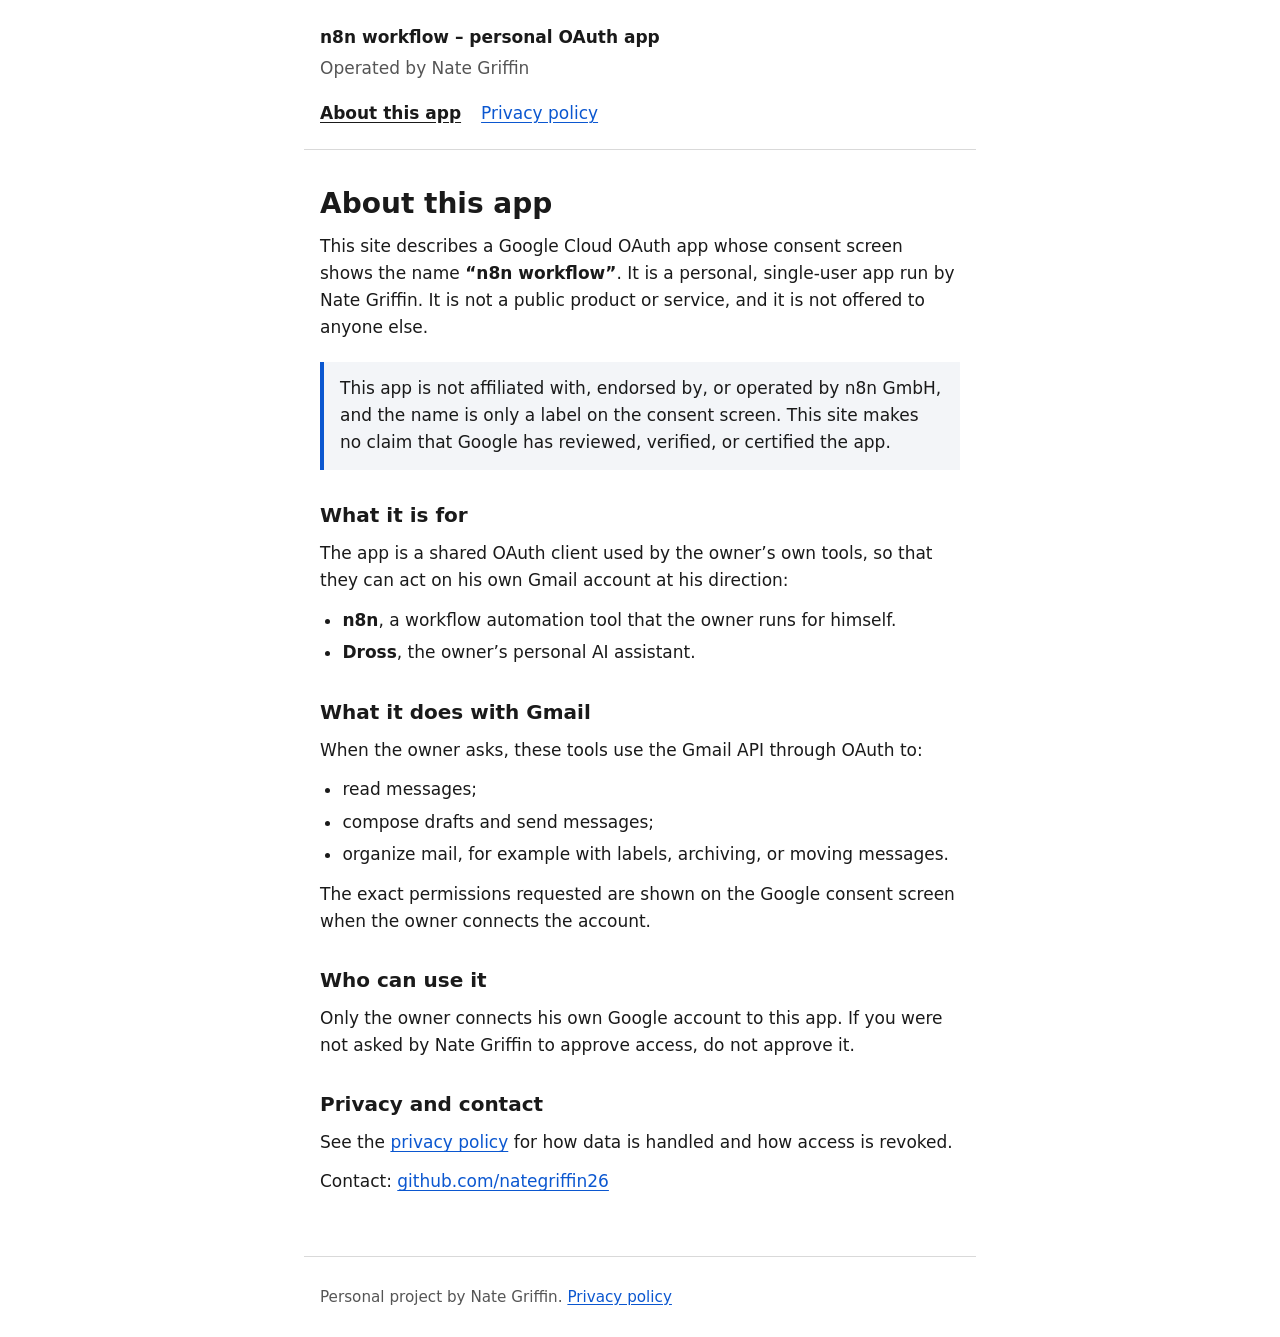
==== index.html @ 8a868272 "Add OAuth app info and privacy pages" ====
<!DOCTYPE html>
<html lang="en">
<head>
<meta charset="utf-8">
<meta name="viewport" content="width=device-width, initial-scale=1">
<title>n8n workflow (personal Google OAuth app) – Nate Griffin</title>
<meta name="description" content="Information about a single-user, personal Google OAuth app used by Nate Griffin to connect his own Gmail account to his own automation tools.">
<link rel="stylesheet" href="style.css">
</head>
<body>
<a class="skip" href="#main">Skip to content</a>
<header>
<strong>n8n workflow – personal OAuth app</strong>
<p>Operated by Nate Griffin</p>
<nav aria-label="Site">
<ul>
<li><a href="index.html" aria-current="page">About this app</a></li>
<li><a href="privacy.html">Privacy policy</a></li>
</ul>
</nav>
</header>
<main id="main">
<h1>About this app</h1>
<p>This site describes a Google Cloud OAuth app whose consent screen shows the name <strong>“n8n workflow”</strong>. It is a personal, single-user app run by Nate Griffin. It is not a public product or service, and it is not offered to anyone else.</p>

<div class="note">
<p>This app is not affiliated with, endorsed by, or operated by n8n GmbH, and the name is only a label on the consent screen. This site makes no claim that Google has reviewed, verified, or certified the app.</p>
</div>

<h2>What it is for</h2>
<p>The app is a shared OAuth client used by the owner’s own tools, so that they can act on his own Gmail account at his direction:</p>
<ul>
<li><strong>n8n</strong>, a workflow automation tool that the owner runs for himself.</li>
<li><strong>Dross</strong>, the owner’s personal AI assistant.</li>
</ul>

<h2>What it does with Gmail</h2>
<p>When the owner asks, these tools use the Gmail API through OAuth to:</p>
<ul>
<li>read messages;</li>
<li>compose drafts and send messages;</li>
<li>organize mail, for example with labels, archiving, or moving messages.</li>
</ul>
<p>The exact permissions requested are shown on the Google consent screen when the owner connects the account.</p>

<h2>Who can use it</h2>
<p>Only the owner connects his own Google account to this app. If you were not asked by Nate Griffin to approve access, do not approve it.</p>

<h2>Privacy and contact</h2>
<p>See the <a href="privacy.html">privacy policy</a> for how data is handled and how access is revoked.</p>
<p>Contact: <a href="https://github.com/nategriffin26" rel="noopener">github.com/nategriffin26</a></p>
</main>
<footer>
<p>Personal project by Nate Griffin. <a href="privacy.html">Privacy policy</a></p>
</footer>
</body>
</html>
---- style.css ----
:root{color-scheme:light dark;--bg:#fff;--fg:#1a1a1a;--muted:#555;--link:#0b57d0;--line:#d9d9d9;--note:#f3f5f8}
@media (prefers-color-scheme:dark){:root{--bg:#121212;--fg:#ececec;--muted:#b0b0b0;--link:#8ab4f8;--line:#3a3a3a;--note:#1d2026}}
*{box-sizing:border-box}
html{-webkit-text-size-adjust:100%}
body{margin:0;background:var(--bg);color:var(--fg);font:1.0625rem/1.6 system-ui,-apple-system,"Segoe UI",Roboto,sans-serif}
.skip{position:absolute;left:-999px;top:0;background:var(--bg);color:var(--fg);padding:.5rem 1rem}
.skip:focus{left:0;z-index:1}
header,main,footer{max-width:42rem;margin:0 auto;padding:1rem}
header{padding-top:1.5rem;border-bottom:1px solid var(--line)}
header p{margin:.25rem 0 0;color:var(--muted)}
nav ul{list-style:none;margin:.75rem 0 0;padding:0;display:flex;flex-wrap:wrap;gap:.25rem 1.25rem}
a{color:var(--link);text-underline-offset:.15em}
a:focus-visible{outline:3px solid var(--link);outline-offset:2px}
a[aria-current="page"]{color:var(--fg);font-weight:600}
h1{font-size:1.75rem;line-height:1.25;margin:1.25rem 0 .5rem}
h2{font-size:1.25rem;line-height:1.3;margin:2rem 0 .5rem}
p,ul{margin:.75rem 0}
ul{padding-left:1.4rem}
li{margin:.35rem 0}
.note{background:var(--note);border-left:4px solid var(--link);padding:.1rem 1rem;margin:1.25rem 0}
footer{border-top:1px solid var(--line);color:var(--muted);font-size:.95rem;margin-top:2rem}
@media (max-width:30rem){body{font-size:1rem}h1{font-size:1.5rem}}
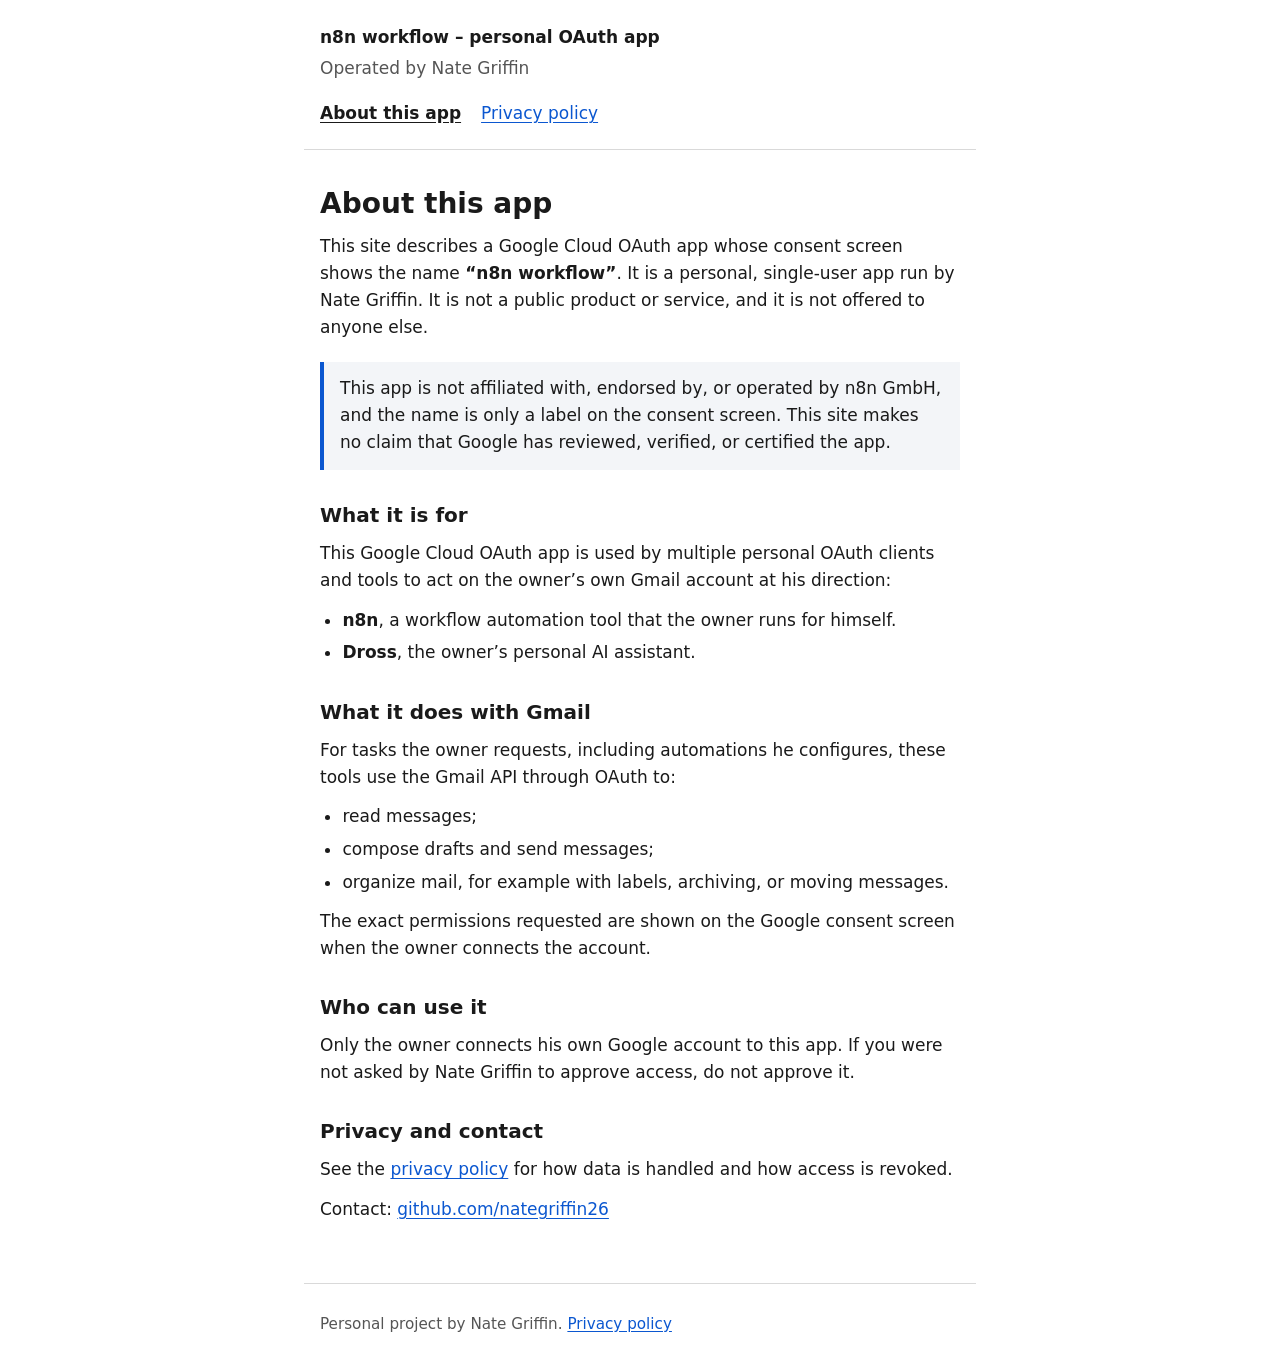
==== commit ff743811: "Describe actual data retention and shared OAuth revocation accurately" ====
--- a/index.html
+++ b/index.html
@@ -28,14 +28,14 @@
 </div>
 
 <h2>What it is for</h2>
-<p>The app is a shared OAuth client used by the owner’s own tools, so that they can act on his own Gmail account at his direction:</p>
+<p>This Google Cloud OAuth app is used by multiple personal OAuth clients and tools to act on the owner’s own Gmail account at his direction:</p>
 <ul>
 <li><strong>n8n</strong>, a workflow automation tool that the owner runs for himself.</li>
 <li><strong>Dross</strong>, the owner’s personal AI assistant.</li>
 </ul>
 
 <h2>What it does with Gmail</h2>
-<p>When the owner asks, these tools use the Gmail API through OAuth to:</p>
+<p>For tasks the owner requests, including automations he configures, these tools use the Gmail API through OAuth to:</p>
 <ul>
 <li>read messages;</li>
 <li>compose drafts and send messages;</li>
